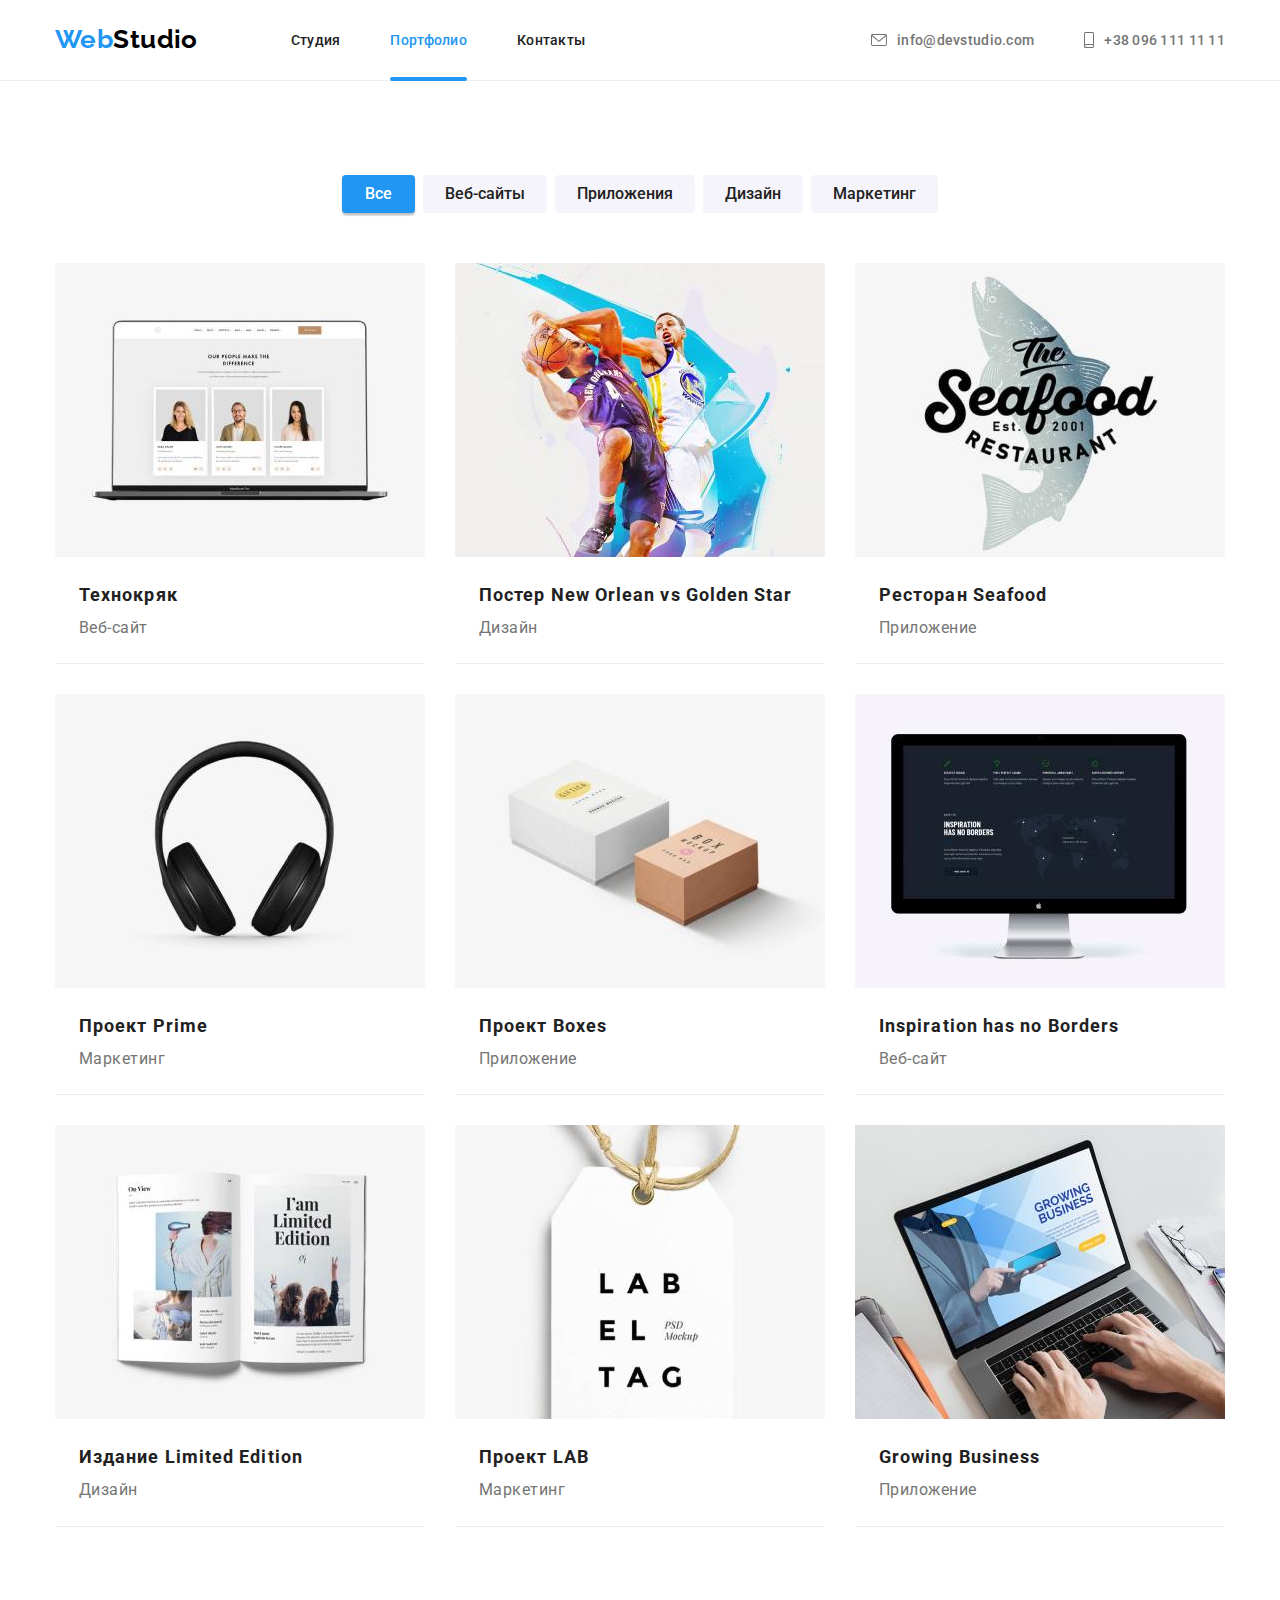
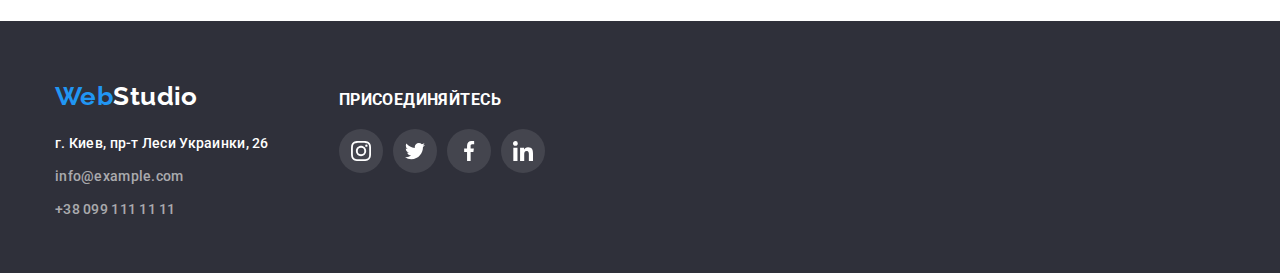
==== portfolio.html @ c75fe3e4 "+hover+form" ====
<!DOCTYPE html>
<html lang="ru">
<head>
    <meta charset="UTF-8">
    <meta http-equiv="X-UA-Compatible" content="IE=edge">
    <meta name="viewport" content="width=device-width, initial-scale=1.0">
    <title>Портфолио</title>
    <link rel="stylesheet" href="https://cdnjs.cloudflare.com/ajax/libs/modern-normalize/1.1.0/modern-normalize.min.css">
    <link rel="preconnect" href="https://fonts.googleapis.com">
    <link rel="preconnect" href="https://fonts.gstatic.com" crossorigin>
    <link href="https://fonts.googleapis.com/css2?family=Raleway:wght@700&family=Roboto:wght@400;500;700;900&display=swap" rel="stylesheet">
    <link rel="stylesheet" href="./css/styles.css">
    </head>
    <body class="page">

    <!-- Header section -->
        <header class="header-section">
            <div class="container header-container">
                <nav class="header-container">
                    <a href="./index.html" class="logo">Web<span class="logo-header">Studio</span></a>
                    <ul class="list site-nav">
                        <li class="site-nav-item">
                            <a href="./index.html" class="site-nav-link link">Студия</a>
                        </li>
                        <li class="site-nav-item">
                            <a href="./portfolio.html" class="site-nav-link link current">Портфолио</a>
                        </li>
                        <li class="site-nav-item">
                            <a href="#" class="site-nav-link link">Контакты</a>
                        </li>
                    </ul>
                </nav>
                <ul class="list header-contacts">
                    <li class="header-contacts-item">
                        <a href="mailto:info@devstudio.com" class="link">
                            <svg class="header-contacts-icons" width="16px" height="12px">
                                <use href="./images/icons.svg#icon-envelope"></use>
                            </svg>
                            info@devstudio.com
                        </a>
                    </li>
                    <li class="header-contacts-item">
                        <a href="tel:+380961111111" class="link">
                            <svg class="header-contacts-icons" width="10px" height="16px">
                                <use href="./images/icons.svg#icon-smartphone"></use>
                            </svg>
                            +38 096 111 11 11
                        </a>
                    </li>
                </ul>
            </div>
        </header>

        <main>

            <!-- Work samples section -->
            <section class="samples-section">
                <div class="container">
                    <h1 class="section-title visually-hidden">Примеры работ</h1>
                    <ul class=" samples-btn-list list">
                        <li><button type="button" class="btn btn-primary btn-filter">Все</button></li>
                        <li><button type="button" class="btn btn-secondary btn-filter">Веб-сайты</button></li>
                        <li><button type="button" class="btn btn-secondary btn-filter">Приложения</button></li>
                        <li><button type="button" class="btn btn-secondary btn-filter">Дизайн</button></li>
                        <li><button type="button" class="btn btn-secondary btn-filter">Маркетинг</button></li>
                    </ul>

                    <ul class="samples-section-list list">
                    
                        <li class="samples-section-item">
                            <div class="samples-card">
                                <a href="#" class="samples-link link">
                                    <div class="samples-card-thumb">
                                        <img src="./images/techno.jpg" alt="ноутбук с веб-сайтом" width="370" height="294">
                                        <p class="samples-action-text">Технокряк это современная площадка распространения коронавируса. Компании используют эту платформу для цифрового
                                        шпионажа и атак на защищённые сервера конкурентов.</p>
                                    </div>
                                    <div class="samples-card-content">
                                        <h2 class="samples-section-title">Технокряк</h2>
                                        <p class="samples-section-description">Веб-сайт</p>
                                    </div>
                                </a>
                            </div>
                        </li>

                        <li class="samples-section-item">
                            <div class="samples-card">
                                <a href="#" class="samples-link link">
                                    <div class="samples-card-thumb">
                                        <img src="./images/poster.jpg" alt="постер с баскетболистами" width="370" height="294"> 
                                        <p class="samples-action-text">Технокряк это современная площадка распространения коронавируса. Компании используют эту платформу для цифрового шпионажа и атак на защищённые сервера конкурентов.</p>
                                    </div>
                                    <div class="samples-card-content">
                                        <h2 class="samples-section-title">Постер New Orlean vs Golden Star</h2>
                                        <p class="samples-section-description">Дизайн</p>
                                    </div>
                                </a>
                            </div>    
                        </li>
                    
                        <li class="samples-section-item">
                            <div class="samples-card">
                                <a href="#" class="samples-link link">
                                    <div class="samples-card-thumb">
                                        <img src="./images/seafood.jpg" alt="логотип ресторана" width="370" height="294">
                                        <p class="samples-action-text">Технокряк это современная площадка распространения коронавируса. Компании используют эту
                                        платформу для цифрового шпионажа и атак на защищённые сервера конкурентов.</p>
                                    </div>
                                    <div class="samples-card-content">
                                        <h2 class="samples-section-title">Ресторан Seafood</h2>
                                        <p class="samples-section-description">Приложение</p>
                                    </div>
                                </a>
                            </div>    
                        </li>
                    
                    
                        <li class="samples-section-item">
                            <div class="samples-card">
                                <a href="#" class="samples-link link">
                                    <div class="samples-card-thumb">
                                        <img src="./images/prime.jpg" alt="наушники" width="370" height="294">
                                        <p class="samples-action-text">Технокряк это современная площадка распространения коронавируса. Компании используют эту
                                        платформу для цифрового шпионажа и атак на защищённые сервера конкурентов.</p>
                                    </div>
                                    <div class="samples-card-content">
                                        <h2 class="samples-section-title">Проект Prime</h2>
                                        <p class="samples-section-description">Маркетинг</p>
                                    </div>
                                </a>
                            </div>
                        </li>

                        <li class="samples-section-item">
                            <div class="samples-card">
                                <a href="#" class="samples-link link">
                                    <div class="samples-card-thumb">
                                        <img src="./images/projectbox.jpg" alt="коробки" width="370" height="294">
                                        <p class="samples-action-text">Технокряк это современная площадка распространения коронавируса. Компании используют эту
                                        платформу для цифрового шпионажа и атак на защищённые сервера конкурентов.</p>
                                    </div>
                                    <div class="samples-card-content">
                                        <h2 class="samples-section-title">Проект Boxes</h2>
                                        <p class="samples-section-description">Приложение</p>
                                    </div>
                                </a>
                            </div>
                        </li>
                    
                        <li class="samples-section-item">
                            <div class="samples-card">
                                <a href="#" class="samples-link link">
                                    <div class="samples-card-thumb">
                                        <img src="./images/inspiration.jpg" alt="iMac" width="370" height="294">
                                        <p class="samples-action-text">Технокряк это современная площадка распространения коронавируса. Компании используют эту
                                        платформу для цифрового шпионажа и атак на защищённые сервера конкурентов.</p>
                                    </div>
                                    <div class="samples-card-content">
                                        <h2 class="samples-section-title">Inspiration has no Borders</h2>
                                        <p class="samples-section-description">Веб-сайт</p>
                                    </div>
                                </a>
                            </div>
                        </li>

                        <li class="samples-section-item">
                            <div class="samples-card">
                                <a href="#" class="samples-link link">
                                    <div class="samples-card-thumb">
                                        <img src="./images/magazine.jpg" alt="журнал" width="370" height="294">
                                        <p class="samples-action-text">Технокряк это современная площадка распространения коронавируса. Компании используют эту
                                        платформу для цифрового шпионажа и атак на защищённые сервера конкурентов.</p>
                                    </div>
                                    <div class="samples-card-content">
                                        <h2 class="samples-section-title">Издание Limited Edition</h2>
                                        <p class="samples-section-description">Дизайн</p>
                                    </div>
                                </a>
                            </div>
                        </li>

                        <li class="samples-section-item">
                            <div class="samples-card">
                                <a href="#" class="samples-link link">
                                    <div class="samples-card-thumb">
                                        <img src="./images/lab.jpg" alt="бирка" width="370" height="294">
                                        <p class="samples-action-text">Технокряк это современная площадка распространения коронавируса. Компании используют эту
                                        платформу для цифрового шпионажа и атак на защищённые сервера конкурентов.</p>
                                    </div>
                                    <div class="samples-card-content">
                                        <h2 class="samples-section-title">Проект LAB</h2>
                                        <p class="samples-section-description">Маркетинг</p>
                                    </div>
                                </a>
                            </div>
                        </li>
                    
                        <li class="samples-section-item">
                            <div class="samples-card">
                                <a href="#" class="samples-link link">
                                    <div class="samples-card-thumb">
                                        <img src="./images/business.jpg" alt="ноутбук" width="370" height="294">
                                        <p class="samples-action-text">Технокряк это современная площадка распространения коронавируса. Компании используют эту
                                        платформу для цифрового шпионажа и атак на защищённые сервера конкурентов.</p>
                                    </div>
                                    <div class="samples-card-content">
                                        <h2 class="samples-section-title">Growing Business</h2>
                                        <p class="samples-section-description">Приложение</p>
                                    </div>
                                </a>
                            </div>
                        </li>

                    </ul>
                </div>
            </section>

        </main>

        <!-- Footer section -->
        <footer class="footer-section">
            <div class="container footer-container">
                <div class="footer-contacts">
                    <a href="./index.html" class="logo">Web<span class="logo-footer">Studio</span></a>
                    <address class="address-section">
                        <ul class="list address-list">
                            <li>
                                <a href="https://www.google.com.ua/maps/place/%D0%B1%D1%83%D0%BB%D1%8C%D0%B2%D0%B0%D1%80+%D0%9B%D0%B5%D1%81%D1%96+%D0%A3%D0%BA%D1%80%D0%B0%D1%97%D0%BD%D0%BA%D0%B8,+26,+%D0%9A%D0%B8%D1%97%D0%B2,+02000/@50.4265841,30.5361971,17z/data=!3m1!4b1!4m5!3m4!1s0x40d4cf0e033ecbe9:0x57a4dffefec77da0!8m2!3d50.4265807!4d30.5383858?hl=uk"
                                    class="link address-link">г. Киев, пр-т Леси Украинки, 26</a>
                            </li>
                            <li>
                                <a href="mailto:info@example.com" class="link address-contacts">info@example.com</a>
                            </li>
                            <li>
                                <a href="tel:+380991111111" class="link address-contacts">+38 099 111 11 11</a>
                            </li>
                        </ul>
                    </address>
                </div>
                <div class="foter-social">
                    <h3 class="footer-welcome-title">присоединяйтесь</h3>
                    <ul class="footer-social-list list">
                        <li class="footer-social-list-item">
                            <a href="#" class="footer-social-link link" aria-label="instagram">
                                <svg class="footer-social-icon" width="20" height="20">
                                    <use href="./images/icons.svg#icon-instagram"></use>
                                </svg>
                            </a>
                        </li>
                        <li class="footer-social-list-item">
                            <a href="#" class="footer-social-link link" aria-label="twitter">
                                <svg class="footer-social-icon" width="20px" height="20px">
                                    <use href="./images/icons.svg#icon-twitter"></use>
                                </svg>
                            </a>
                        </li>
                        <li class="footer-social-list-item">
                            <a href="#" class="footer-social-link link" aria-label="facebook">
                                <svg class="footer-social-icon" width="20px" height="20px">
                                    <use href="./images/icons.svg#icon-facebook"></use>
                                </svg>
                            </a>
                        </li>
                        <li class="footer-social-list-item">
                            <a href="#" class="footer-social-link link" aria-label="linkedin">
                                <svg class="footer-social-icon" width="20px" height="20px">
                                    <use href="./images/icons.svg#icon-linkedin"></use>
                                </svg>
                            </a>
                        </li>
                    </ul>
                </div>
            </div>
        </footer>

    </body>
</html>
---- css/styles.css ----
:root {
  --card-set-gap: 30px;

  --primary-text-color: #757575;
  --accent-color: #2196f3;
  --main-color: #ffffff;
  --secondary-color: #f5f4fa;
  --title-text-color: #212121;
  --main-timing-function: cubic-bezier(0.4, 0, 0.2, 1);
  --animation-time: 250ms;
}
.page {
  background-color: var(--main-color);
  color: var(--primary-text-color);
  font-family: Roboto, sans-serif;
  font-size: 14px;
  letter-spacing: 0.03em;
}
h1,
h2,
h3,
h4,
p {
  margin: 0;
}

img {
  display: block;
  max-width: 100%;
  height: auto;
}

/* Basic elemnts */

.container {
  width: 1200px;
  padding-left: 15px;
  padding-right: 15px;
  margin-left: auto;
  margin-right: auto;
}

/* Lists */
.list {
  list-style: none;
  margin: 0;
  padding: 0;
}

/* Logo */
.logo {
  color: var(--accent-color);
  text-decoration: none;
  font-family: Raleway, sans-serif;
  font-weight: bold;
  font-size: 26px;
  line-height: 1.2;
}
.logo-header {
  color: #000000;
}
.logo-footer {
  color: var(--main-color);
}

/* Links*/
.link {
  text-decoration: none;
  color: var(--title-text-color);
  font-weight: 500;
  line-height: 16px;
  letter-spacing: 0.02em;
  transition: color var(--animation-time) var(--main-timing-function);
}

.link:hover,
.link:focus {
  color: var(--accent-color);
}

.link.current {
  color: var(--accent-color);
}

/* Buttons */
.btn {
  cursor: pointer;
  font-family: inherit;
  font-size: 16px;
  text-align: center;
  border-radius: 4px;
  border: transparent;
  transition: background-color var(--animation-time) var(--main-timing-function),
    color var(--animation-time) var(--main-timing-function);
}

.btn:hover,
.btn:focus {
  color: var(--main-color);
  background-color: var(--accent-color);
}

.btn-primary {
  color: var(--main-color);
  background-color: var(--accent-color);
}

.btn-secondary {
  color: var(--title-text-color);
  background-color: var(--secondary-color);
}

.submit-btn {
  font-weight: 700;
  line-height: 1.9;
  background-color: #2196f3;

  min-width: 200px;
  padding: 10px 32px;
  border: 1px solid #000000;
  box-shadow: 0 4px 4px rgba(0, 0, 0, 0.15);
}

.btn-filter {
  font-weight: 500;
  line-height: 1.6;
  min-width: 73px;
  padding: 6px 22px;
}

.btn-filter.btn-primary {
  box-shadow: 0px 3px 1px rgba(0, 0, 0, 0.1), 0px 1px 2px rgba(0, 0, 0, 0.08),
    0px 2px 2px rgba(0, 0, 0, 0.12);
}

.btn.btn-secondary:hover,
.btn.btn-filter:focus {
  color: var(--main-color);
  background-color: var(--accent-color);
  box-shadow: 0px 3px 1px rgba(0, 0, 0, 0.1), 0px 1px 2px rgba(0, 0, 0, 0.08),
    0px 2px 2px rgba(0, 0, 0, 0.12);
}

.visually-hidden {
  position: absolute;
  clip: rect(0 0 0 0);
  width: 1px;
  height: 1px;
  margin: -1px;
}

/* Header section */
.header-section {
  border-bottom: 1px solid #ececec;
}

.header-container {
  display: flex;
  align-items: center;
}

.site-nav {
  display: flex;
  margin-left: 93px;
}

.site-nav-item:not(:first-child) {
  margin-left: 50px;
}

.site-nav-link {
  position: relative;
  display: block;
  padding-top: 32px;
  padding-bottom: 32px;
}

.site-nav-link.current::after {
  content: "";

  position: absolute;
  left: 0;
  bottom: -1px;

  width: 100%;
  height: 4px;

  background-color: var(--accent-color);
  border-radius: 2px;

  transform: scaleX(1);
}
.site-nav-link::after {
  content: "";

  transform: scaleX(0);
  transition: transform var(--animation-time) var(--main-timing-function);
}
.site-nav-link:hover::after,
.site-nav-link:focus::after {
  content: "";

  position: absolute;
  left: 0;
  bottom: -1px;

  width: 100%;
  height: 4px;

  background-color: var(--accent-color);
  border-radius: 2px;

  transform: scaleX(1);
}

.header-contacts {
  display: flex;
  align-items: center;
  padding-top: 15px;
  padding-bottom: 15px;
  margin-left: auto;
}

.header-contacts-item > .link {
  display: flex;
  align-items: center;
  color: var(--primary-text-color);
}

.header-contacts-item:not(:first-child) {
  margin-left: 50px;
}
.header-contacts-icons {
  margin-right: 10px;
  fill: currentColor;
}

.header-contacts-item > .link:hover,
.header-contacts-item > .link:focus {
  color: var(--accent-color);
  fill: var(--accent-color);
}

/* Studio elements */

/* Hero section */
.hero-section {
  max-width: 1600px;
  height: 600px;
  background-color: #2f303a;
  border: solid 1px #000000;
  background-image: linear-gradient(
      rgba(47, 48, 58, 0.4),
      rgba(47, 48, 58, 0.4)
    ),
    url(../images/hero-bg.jpg);
  background-size: cover;
  background-repeat: no-repeat;
  background-position: center;

  margin-left: auto;
  margin-right: auto;
  padding-top: 200px;
  padding-bottom: 200px;

  text-align: center;
}

.main-title {
  margin-bottom: 30px;

  text-transform: uppercase;
  font-weight: 900;
  font-size: 44px;
  line-height: 1.36;
  color: var(--main-color);
  letter-spacing: 0.06em;
}

/* Why us section */
.why-us-section {
  padding-top: 94px;
  padding-bottom: 47px;
}

.characteristic-list {
  display: flex;
  max-width: 270px;
}

.why-us-section-object {
  display: flex;
  width: 270px;
  height: 120px;
  justify-content: center;
  align-items: center;
  margin-bottom: 30px;
  background-color: var(--secondary-color);
  border-radius: 4px;
}
.why-us-section-icon {
  width: 70px;
  height: 70px;
}

.section-title {
  margin-bottom: 50px;

  font-weight: 700;
  font-size: 36px;
  color: var(--title-text-color);
  line-height: 1.2;
  text-align: center;
}

.why-us-section-item:not(:first-child) {
  margin-left: 30px;
}

.characteristic-title {
  margin-bottom: 10px;

  color: var(--title-text-color);
  line-height: 1.2;
  text-transform: uppercase;
}

.characteristic-content {
  line-height: 1.7;
}

/* What we do section */
.what-we-do-section {
  padding-top: 47px;
  padding-bottom: 94px;
}

.what-we-do-list {
  display: flex;
}

.what-we-do-list :not(:last-child) {
  margin-right: var(--card-set-gap);
}
.what-we-do-item {
  position: relative;
}
.what-we-do-title {
  position: absolute;
  bottom: 0;
  width: 100%;
  padding-top: 27px;
  padding-bottom: 27px;

  background-color: rgba(47, 48, 58, 0.8);
  color: var(--main-color);
  font-size: 14px;
  line-height: 1.14;
  text-align: center;
  letter-spacing: 0.03em;
  text-transform: uppercase;
}
/* Our team section */
.our-team-section {
  padding-top: 94px;
  padding-bottom: 94px;

  background-color: var(--secondary-color);
  line-height: 1.2;
  text-align: center;
}

.our-team-list {
  display: flex;
}

.our-team-list :not(:last-child) {
  margin-right: var(--card-set-gap);
}

.our-team-list-img {
  margin-bottom: var(--card-set-gap);
}

.team-list-item {
  min-height: 428px;
  max-width: 270px;

  background-color: var(--main-color);
  box-shadow: 0px 1px 3px rgba(0, 0, 0, 0.12), 0px 1px 1px rgba(0, 0, 0, 0.14),
    0px 2px 1px rgba(0, 0, 0, 0.2);
  border-radius: 0px 0px 4px 4px;
}

.team-section-title {
  margin-bottom: 10px;

  color: var(--title-text-color);
  font-weight: 500;
}

.team-section-description {
  margin-bottom: 16px;
}

.team-list-contacts {
  display: flex;
  padding: 0;
  margin-left: 32px;
  margin-right: 32px;
  height: 44px;
  min-width: 206px;
  align-items: center;
}
.team-contacts-item:not(:last-child) {
  margin-right: 10px;
}

.team-contacts-item {
  height: 44px;
  width: 44px;
}
.team-contacts-link {
  display: flex;
  justify-content: center;
  align-items: center;
  height: 100%;
  width: 100%;

  border-radius: 50px;
  fill: #afb1b8;
  margin-bottom: 30px;
  transition: fill var(--animation-time) var(--main-timing-function),
    background-color var(--animation-time) var(--main-timing-function);
}

.team-contacts-link :not(:last-child) {
  margin-left: 10px;
}

.team-contacts-link:hover,
.team-contacts-link:focus {
  fill: var(--main-color);
  background-color: var(--accent-color);
  border-radius: 50px;
}

/* Regular customers section */
.regular-customers-section {
  padding-top: 94px;
  padding-bottom: 94px;

  line-height: 1.2;
  text-align: center;
}
.customers-list {
  display: flex;
}
.customers-list :not(:last-child) {
  margin-right: var(--card-set-gap);
}
.customers-list-item {
  width: 170px;
  height: 92px;
}

.custumers-link {
  display: flex;
  justify-content: center;
  align-items: center;
  width: 100%;
  height: 100%;
  fill: #afb1b8;

  border: 1px solid #afb1b8;
  border-radius: 4px;
  transition: fill var(--animation-time) var(--main-timing-function);
}
.custumers-link:hover,
.custumers-link:focus {
  fill: var(--accent-color);
  border: 1px solid var(--accent-color);
}

/* Footer section */
.footer-section {
  padding-top: 60px;
  padding-bottom: 60px;
  background-color: #2f303a;
}
.footer-container {
  display: flex;
  align-items: baseline;
  padding-left: 15px;
  padding-right: 15px;
}

.footer-contacts .logo {
  display: block;
  margin-bottom: 20px;
}

.address-section {
  height: 81px;
  font-style: normal;
  line-height: 1.7;
}

.address-list {
  display: block;
}

.address-list :not(:last-child) {
  margin-bottom: 9px;
}

.address-link {
  padding-top: 9px;
  padding-bottom: 9px;

  color: var(--main-color);
}

.address-contacts {
  color: rgba(255, 255, 255, 0.6);
}

.foter-social {
  margin-left: 70px;
}
.footer-welcome-title {
  margin-bottom: 20px;

  line-height: 1.2;
  color: var(--main-color);
  text-transform: uppercase;
}

.footer-social-list {
  display: flex;
}

.footer-social-list-item {
  display: flex;
  height: 44px;
  width: 44px;
}
.footer-social-link {
  display: flex;
  align-items: center;
  justify-content: center;
  width: 100%;
  height: 100%;
  background-color: rgba(255, 255, 255, 0.1);
  border-radius: 50px;
  transition: fill var(--animation-time) var(--main-timing-function),
    background-color var(--animation-time) var(--main-timing-function);
}

.footer-social-icon {
  fill: var(--main-color);
}
.footer-social-link:hover,
.footer-social-link:focus {
  fill: var(--main-color);
  background-color: var(--accent-color);
  border-radius: 50px;
}
.footer-social-list-item:not(:first-child) {
  margin-left: 10px;
}

/* Portfolio elements */

/* Work samples section */
.samples-section {
  padding-top: 94px;
  padding-bottom: 94px;
}

.samples-btn-list {
  display: flex;
  margin-bottom: 50px;
  justify-content: center;
}

.samples-btn-list :not(:first-child) {
  margin-left: 8px;
}

.samples-section-list {
  display: flex;
  flex-wrap: wrap;
  padding: 0;
  margin: 0;
  margin-left: calc(-1 * var(--card-set-gap));
  margin-bottom: calc(-1 * var(--card-set-gap));
}

.samples-card {
  margin-left: var(--card-set-gap);
  margin-bottom: var(--card-set-gap);
  flex-basis: calc(100% / 3 - var(--card-set-gap));

  border-bottom: 1px solid #eeeeee;
  transition: box-shadow var(--animation-time) var(--main-timing-function);
}

.samples-link:hover,
.samples-link:focus {
  color: var(--title-text-color);
}
.samples-card:hover,
.samples-card:focus {
  box-shadow: 0px 1px 1px rgba(0, 0, 0, 0.12), 0px 4px 4px rgba(0, 0, 0, 0.06),
    1px 4px 6px rgba(0, 0, 0, 0.16);
}
.samples-card-thumb {
  display: block;
  position: relative;
  overflow: hidden;
}
.samples-action-text {
  position: absolute;
  top: 0;
  left: 0;
  width: 100%;
  height: 100%;

  transform: translateY(100%);
  transition: transform var(--animation-time) var(--main-timing-function);

  padding-left: 24px;
  padding-right: 24px;
  padding-top: 63px;
  padding-bottom: 63px;

  font-size: 18px;
  line-height: 1.56;
  font-weight: 400;
  letter-spacing: 0.03em;
  color: var(--main-color);
  background-color: rgba(33, 150, 243, 0.9);
}
.samples-card:hover .samples-action-text,
.samples-card:focus .samples-action-text {
  transform: translateY(0);
}

.samples-card-content {
  padding: 20px 24px;
}

.samples-section-title {
  font-size: 18px;
  line-height: 2;
  letter-spacing: 0.06em;
}

.samples-section-description {
  color: var(--primary-text-color);
  font-weight: 400;
  font-size: 16px;
  line-height: 1.9;
  letter-spacing: 0.03em;
}

/* Modal */
.backdrop {
  position: fixed;
  top: 0;
  left: 0;

  width: 100%;
  height: 100%;
  background-color: rgba(0, 0, 0, 0.2);

  visibility: visible;
  opacity: 1;
  transition: opacity var(--animation-time) var(--main-timing-function),
    visibility var(--animation-time) var(--main-timing-function);
}

.backdrop.is-hidden {
  opacity: 0;
  pointer-events: none;
  visibility: hidden;
}

.backdrop.is-hidden .service-modal {
  transform: translate(-50%, -50%) scale(0.9);
}

.service-modal {
  position: absolute;
  left: 50%;
  top: 50%;

  min-width: 528px;
  min-height: 581px;

  background-color: var(--main-color);
  border-radius: 4px;

  transform: translate(-50%, -50%) scale(1);
  transition: transform var(--animation-time) var(--main-timing-function);
}

.close-btn {
  position: absolute;
  top: 8px;
  right: 8px;

  width: 30px;
  height: 30px;

  background-color: var(--main-color);
  border: 1px solid rgba(0, 0, 0, 0.1);
  border-radius: 50px;
}

.close-btn:hover,
.close-btn :focus {
  fill: var(--accent-color);
}
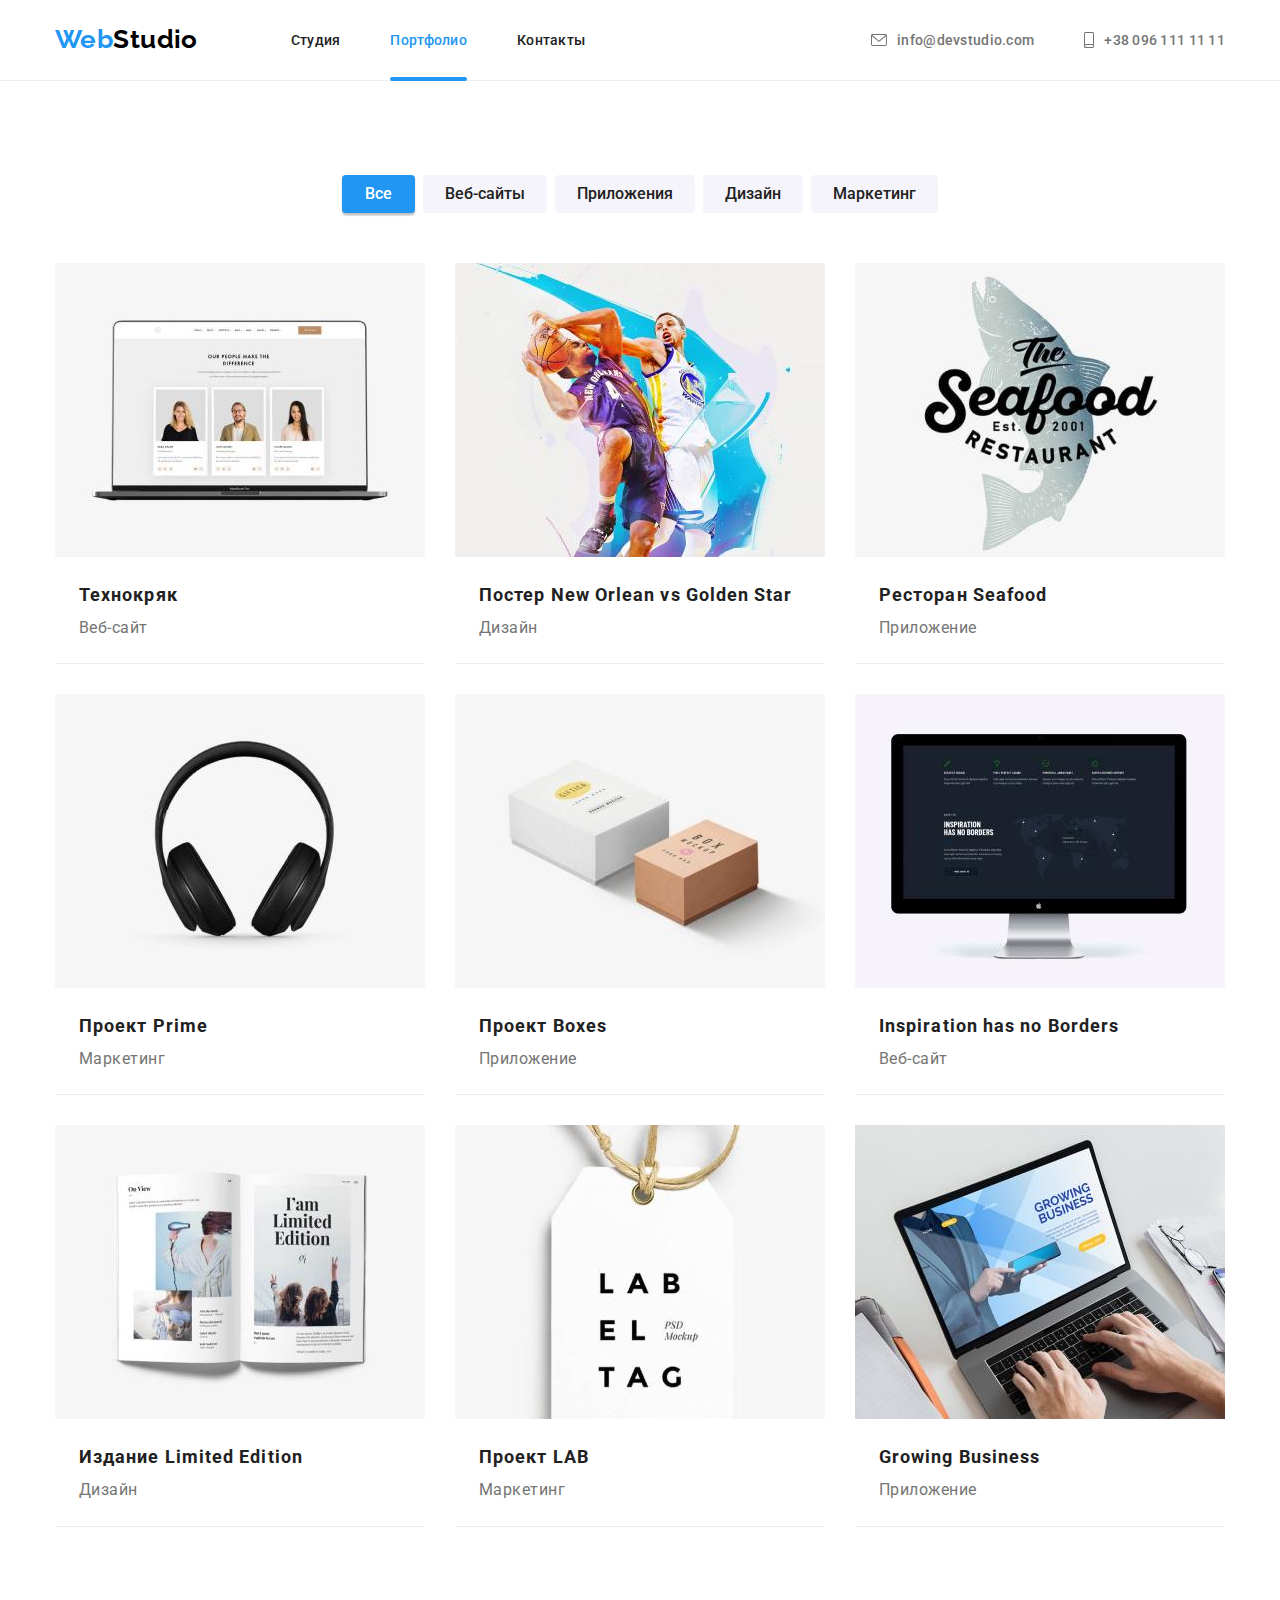
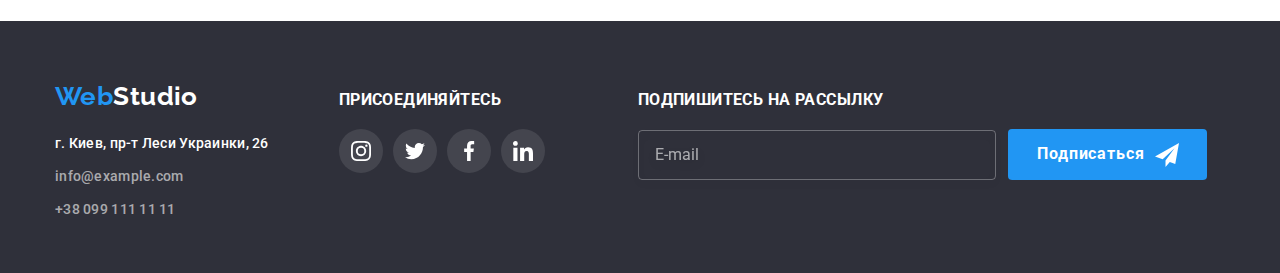
==== commit ba49a5dc: "+forms" ====
--- a/portfolio.html
+++ b/portfolio.html
@@ -238,7 +238,7 @@
                     </address>
                 </div>
                 <div class="foter-social">
-                    <h3 class="footer-welcome-title">присоединяйтесь</h3>
+                    <h3 class="footer-title">присоединяйтесь</h3>
                     <ul class="footer-social-list list">
                         <li class="footer-social-list-item">
                             <a href="#" class="footer-social-link link" aria-label="instagram">
@@ -270,6 +270,20 @@
                         </li>
                     </ul>
                 </div>
+                <div class="foter-subscribe">
+                    <h3 class="footer-title">Подпишитесь на рассылку</h3>
+                    <form class="subscribe-form">
+                        <label class="subscribe-item">
+                            <input type="email" name="email" placeholder="E-mail" class="subscribe-email">
+                        </label>
+                        <button type="submit" class="subscribe-btn btn">
+                            Подписаться
+                            <svg width="24" height="24" class="subscribe-icon">
+                                <use href="images/icons.svg#icon-send"></use>
+                            </svg>
+                        </button>
+                    </form>
+                </div>
             </div>
         </footer>
 
--- a/css/styles.css
+++ b/css/styles.css
@@ -117,7 +117,6 @@
 
   min-width: 200px;
   padding: 10px 32px;
-  border: 1px solid #000000;
   box-shadow: 0 4px 4px rgba(0, 0, 0, 0.15);
 }
 
@@ -147,6 +146,8 @@
   width: 1px;
   height: 1px;
   margin: -1px;
+  padding: 0;
+  overflow: hidden;
 }
 
 /* Header section */
@@ -528,7 +529,7 @@
 .foter-social {
   margin-left: 70px;
 }
-.footer-welcome-title {
+.footer-title {
   margin-bottom: 20px;
 
   line-height: 1.2;
@@ -570,6 +571,51 @@
   margin-left: 10px;
 }
 
+.foter-subscribe {
+  margin-left: 93px;
+}
+
+.subscribe-form {
+  display: flex;
+  align-items: center;
+}
+.subscribe-email {
+  width: 358px;
+  height: 50px;
+
+  padding: 15px 16px;
+  background-color: inherit;
+  border: 1px solid rgba(255, 255, 255, 0.3);
+  box-sizing: border-box;
+  filter: drop-shadow(0px 4px 4px rgba(0, 0, 0, 0.15));
+  border-radius: 4px;
+  outline: none;
+}
+
+.subscribe-email::placeholder {
+  font-size: 16px;
+  line-height: 1.25;
+  color: rgba(255, 255, 255, 0.6);
+}
+
+.subscribe-btn {
+  display: flex;
+  align-items: center;
+  padding: 10px 28px 10px 29px;
+  margin-left: 12px;
+
+  text-align: center;
+  letter-spacing: 0.06em;
+  line-height: 1.9;
+  font-weight: 700;
+  color: var(--main-color);
+  background-color: #2196f3;
+}
+
+.subscribe-icon {
+  margin-left: 10px;
+  fill: var(--main-color);
+}
 /* Portfolio elements */
 
 /* Work samples section */
@@ -696,8 +742,10 @@
   left: 50%;
   top: 50%;
 
-  min-width: 528px;
+  width: 528px;
   min-height: 581px;
+
+  padding: 40px;
 
   background-color: var(--main-color);
   border-radius: 4px;
@@ -723,3 +771,143 @@
 .close-btn :focus {
   fill: var(--accent-color);
 }
+
+.request-title {
+  margin-bottom: 12px;
+
+  font-weight: 700;
+  font-size: 20px;
+  line-height: 1.2;
+  text-align: center;
+  color: var(--title-text-color);
+}
+.request-form {
+}
+
+.request-form-field {
+  position: relative;
+  display: block;
+
+  margin-bottom: 10px;
+
+  font-size: 12px;
+  line-height: 1.2;
+  letter-spacing: 0.01em;
+}
+
+.request-input {
+  padding: 12px 12px 12px 42px;
+}
+
+.request-input,
+.request-comment {
+  width: 100%;
+  height: 40px;
+  margin-top: 4px;
+  border: 1px solid rgba(33, 33, 33, 0.2);
+  box-sizing: border-box;
+  border-radius: 4px;
+  outline: none;
+  transition: border var(--animation-time) var(--main-timing-function);
+}
+
+.request-comment {
+  height: 120px;
+  padding: 16px 12px;
+  resize: none;
+  margin-top: 28px;
+}
+
+.request-comment::placeholder {
+  color: rgba(117, 117, 117, 0.5);
+}
+
+.textarea-label {
+  display: block;
+  color: #757575;
+  font-size: 12px;
+  position: absolute;
+  top: 0;
+  transform: translate(0px, 10px);
+}
+.request-form-icon {
+  position: absolute;
+  top: 50%;
+  left: 12px;
+
+  display: block;
+
+  transition: fill var(--animation-time) var(--main-timing-function);
+}
+
+.comment-box {
+  position: relative;
+  margin-bottom: 20px;
+}
+
+.request-input:focus,
+.request-comment:focus {
+  border: 1px solid var(--accent-color);
+}
+
+.request-input:focus + .request-form-icon {
+  fill: var(--accent-color);
+}
+.policy-box {
+  display: flex;
+  margin-bottom: 30px;
+  align-items: center;
+
+  line-height: 1.7;
+  font-size: 14px;
+}
+
+.policy-link {
+  color: rgba(33, 150, 243, 1);
+}
+
+.policy-box::before {
+  display: block;
+  content: "";
+  width: 16px;
+  height: 15px;
+  border: 2px solid var(--title-text-color);
+  border-radius: 2px;
+  margin-right: 9px;
+}
+
+.policy-checkbox:checked + .policy-box::before {
+  background-color: #2196f3;
+  background-image: url(../images/check.svg);
+  background-repeat: no-repeat;
+  background-position: center;
+  background-size: contain;
+}
+
+.policy-checkbox:focus + .policy-box::before {
+  border-color: #2196f3;
+  outline: 2px solid #2196f3;
+}
+
+.btn-request {
+  display: flex;
+  margin-left: auto;
+  margin-right: auto;
+  text-align: center;
+  font-weight: 700;
+  line-height: 1.9;
+  background-color: #2196f3;
+
+  min-width: 200px;
+  padding: 10px 55px 10px 56px;
+
+  box-shadow: 0px 4px 4px rgba(0, 0, 0, 0.15);
+
+  transition: box-shadow var(--animation-time) var(--main-timing-function),
+    background-color var(--animation-time) var(--main-timing-function);
+}
+
+.btn-request:hover,
+.btn-request:focus {
+  background-color: #188ce8;
+}
